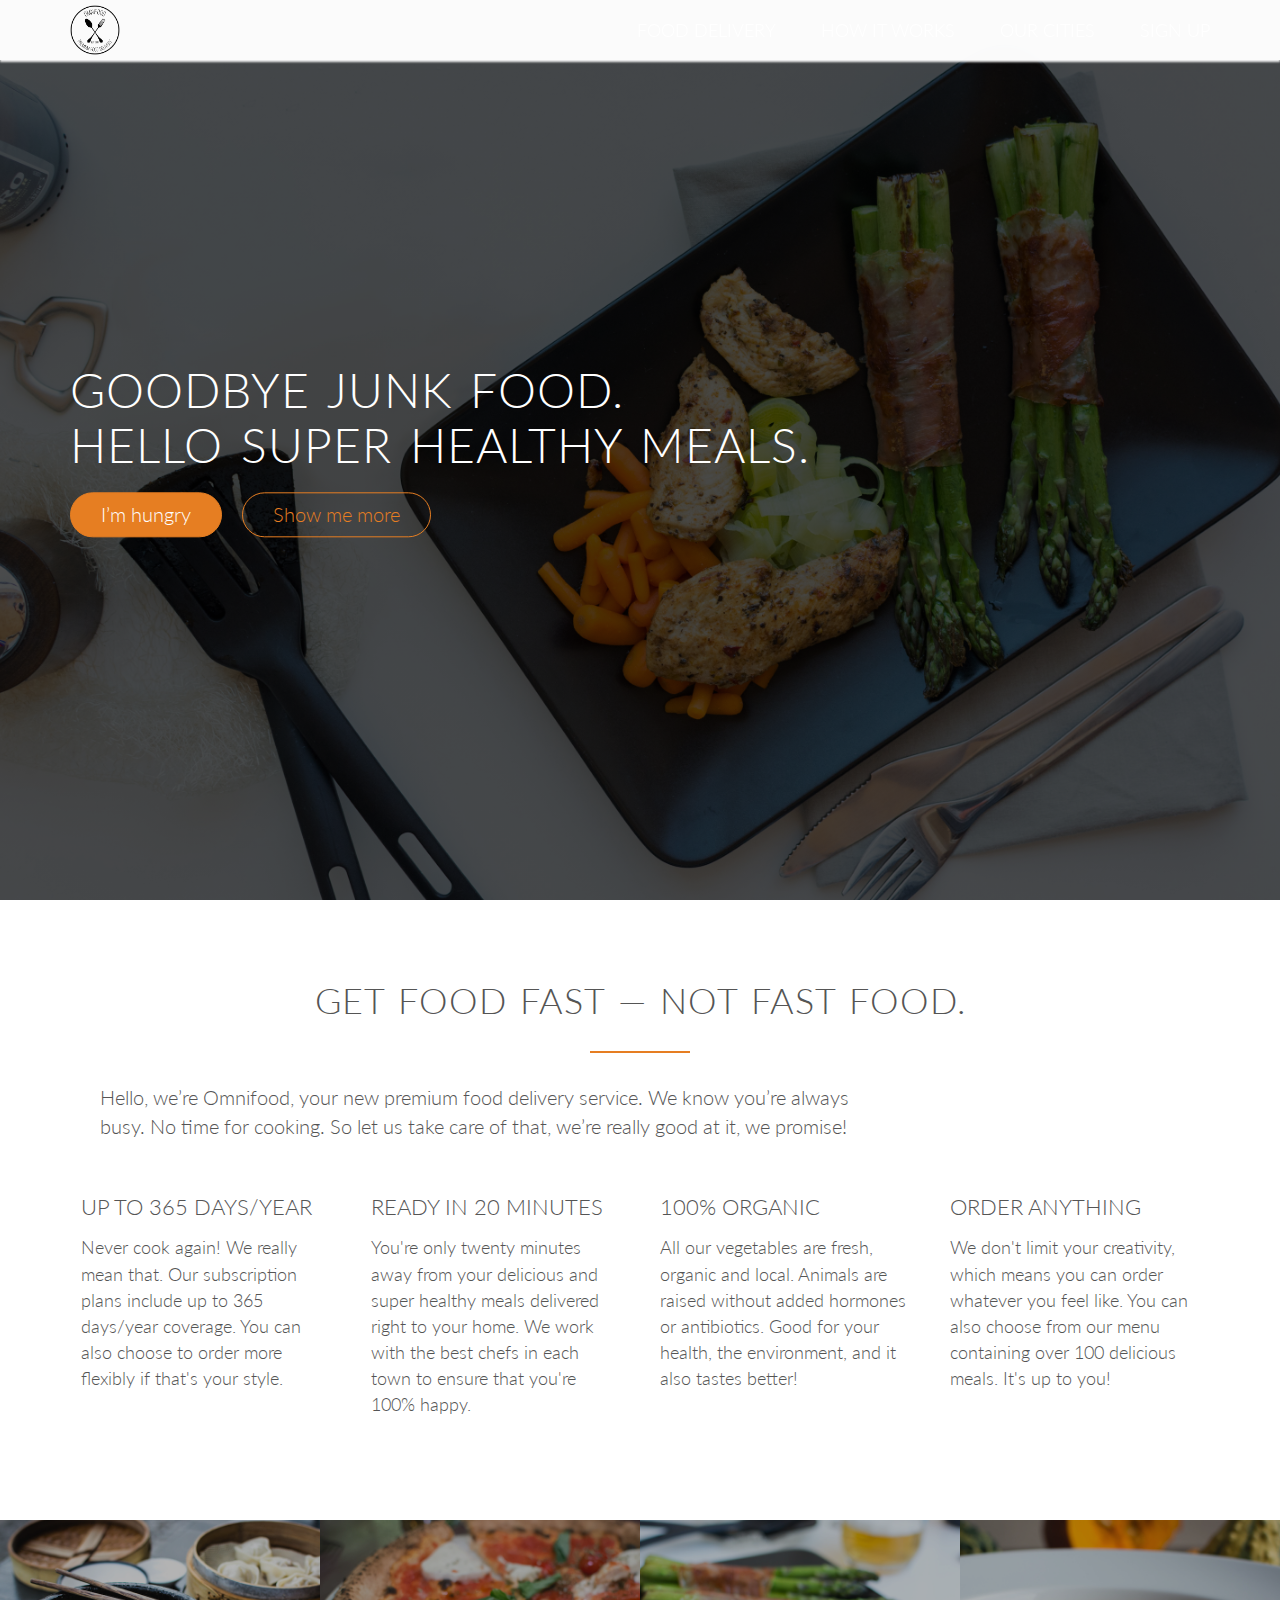
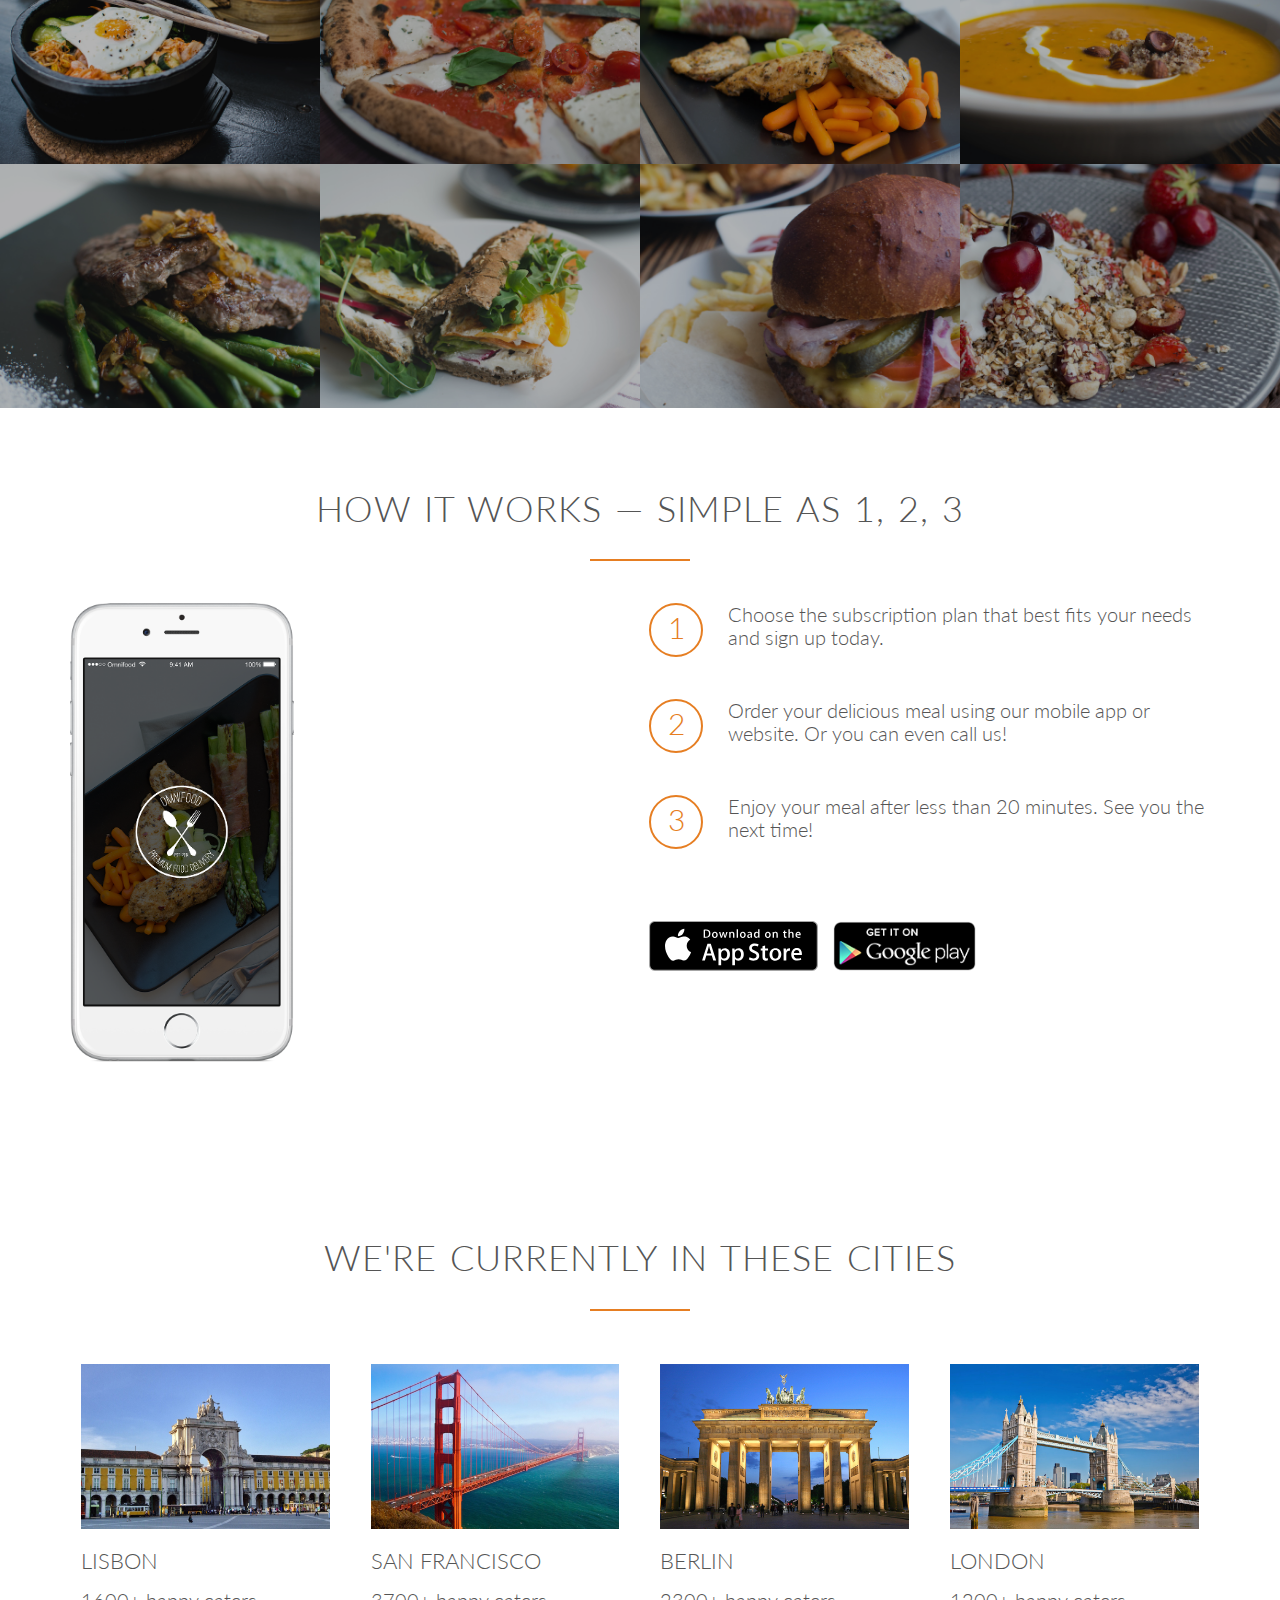
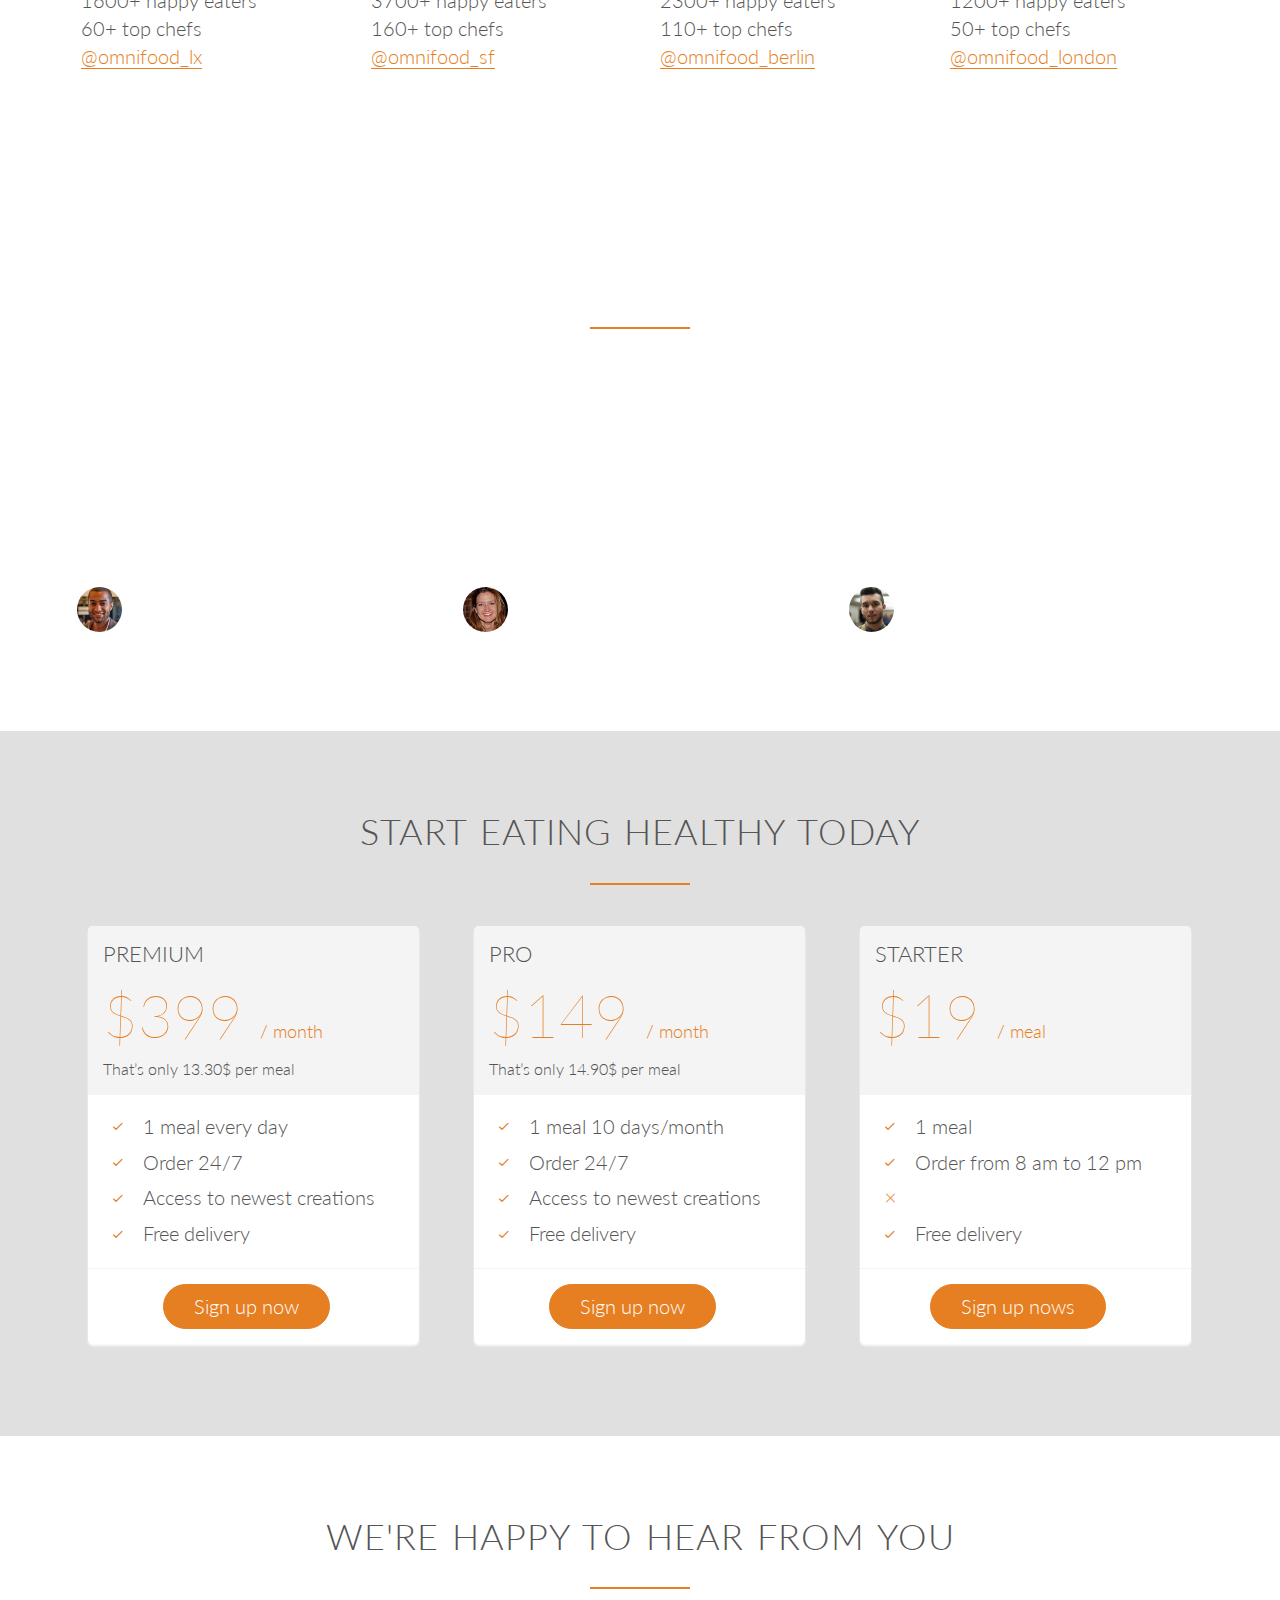
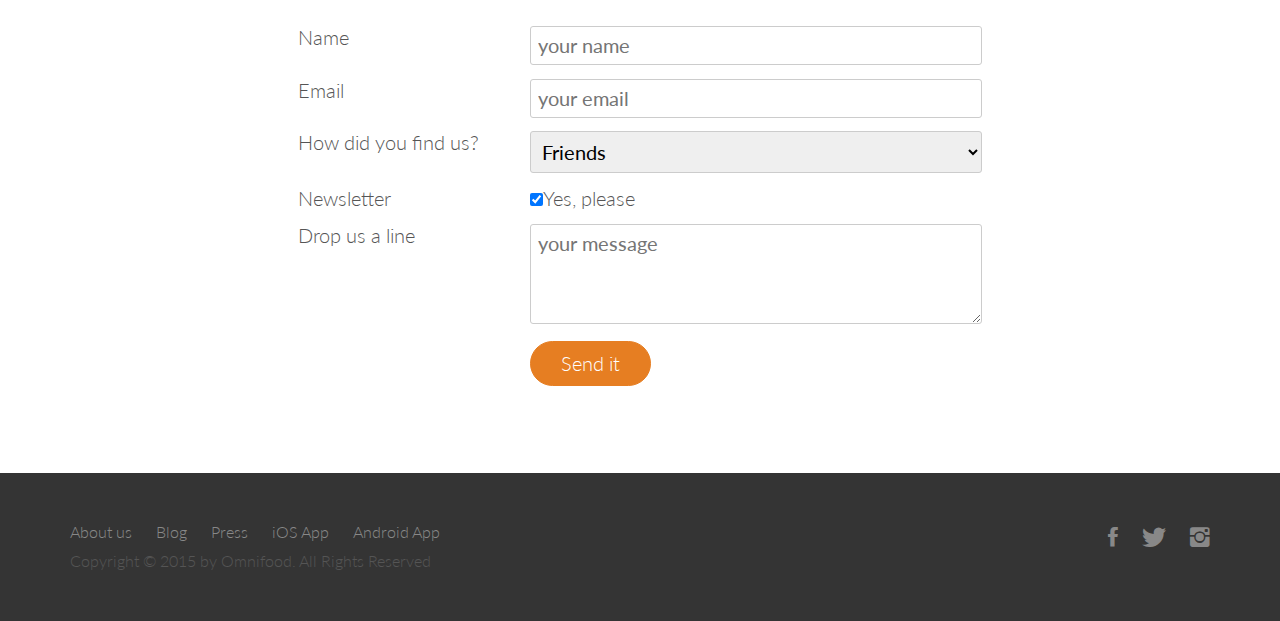
==== projects/Omnifood/index.html @ 21dd8c0c "Updated project links, redid About Me section" ====
<!DOCTYPE html>
<html lang="en">
  <head>
    <meta name="viewport" content="width=device-width, initial-scale=1.0" />

    <link rel="stylesheet" type="text/css" href="vendors/css/normalize.css" />
    <link rel="stylesheet" type="text/css" href="vendors/css/grid.css" />
    <link
      rel="stylesheet"
      type="text/css"
      href="vendors/css/ionicons.min.css"
    />
    <link rel="stylesheet" type="text/css" href="resources/css/queries.css" />
    <link rel="stylesheet" type="text/css" href="resources/css/style.css" />
    <link
      href="https://fonts.googleapis.com/css2?family=Lato:ital,wght@0,100;0,400;1,100;1,300&display=swap"
      rel="stylesheet"
    />
    <title>Omnifood</title>
  </head>
  <body>
    <header>
      <nav class="sticky">
        <div class="row">
          <img
            src="resources/img/logo-white.png"
            alt="Omnifood Logo"
            class="logo"
          />
          <img
            src="resources/img/logo.png"
            alt="Omnifood Logo"
            class="logo-black"
          />
          <ul class="main-nav">
            <li><a href="#section-features"> Food Delivery</a></li>
            <li><a href="#howitworks"> How it Works</a></li>
            <li><a href="#cities"> Our Cities</a></li>
            <li><a href="#sign-up"> Sign Up</a></li>
          </ul>
        </div>
      </nav>
      <div class="hero-text-box">
        <h1>Goodbye junk food. <br />Hello super healthy meals.</h1>
        <a class="btn btn-full js--scroll-to-plans" href="#meals">I’m hungry</a>
        <a class="btn btn-ghost js--scroll-to-start" href="#howitworks">Show me more</a>
      </div>
    </header>

    <a name="section-features"><section class="section-features js--section-features"></a>
      <div class="row">
        <h2>Get food fast &mdash; not fast food.</h2>
        <p class="long-copy">
          Hello, we’re Omnifood, your new premium food delivery service. We know
          you’re always busy. No time for cooking. So let us take care of that,
          we’re really good at it, we promise!
        </p>
      </div>

      <div class="row">
        <div class="col span-1-of-4 box">
          <i class="ionicon" title="briefcase"></i>
          <h3>Up to 365 days/year</h3>
          <p>
            Never cook again! We really mean that. Our subscription plans
            include up to 365 days/year coverage. You can also choose to order
            more flexibly if that's your style.
          </p>
        </div>
        <div class="col span-1-of-4 box">
          <h3>Ready in 20 minutes</h3>
          <p>
            You're only twenty minutes away from your delicious and super
            healthy meals delivered right to your home. We work with the best
            chefs in each town to ensure that you're 100% happy.
          </p>
        </div>
        <div class="col span-1-of-4 box">
          <h3>100% organic</h3>
          <p>
            All our vegetables are fresh, organic and local. Animals are raised
            without added hormones or antibiotics. Good for your health, the
            environment, and it also tastes better!
          </p>
        </div>
        <div class="col span-1-of-4 box">
          <h3>Order anything</h3>
          <p>
            We don't limit your creativity, which means you can order whatever
            you feel like. You can also choose from our menu containing over 100
            delicious meals. It's up to you!
          </p>
        </div>
      </div>
    </section>

    <a name="meals"><section class="section-meals"></a>
      <ul class="meals-showcase clearfix">
        <li>
          <figure class="meal-photo">
            <img
              src="resources/img/1.jpg"
              alt="Korean bibimbap with egg and vegetables"
            />
          </figure>
        </li>
        <li>
          <figure class="meal-photo">
            <img
              src="resources/img/2.jpg"
              alt="Simple italian pizza with cherry tomatoes"
            />
          </figure>
        </li>
        <li>
          <figure class="meal-photo">
            <img
              src="resources/img/3.jpg"
              alt="Chicken breast steak with vegetables"
            />
          </figure>
        </li>
        <li>
          <figure class="meal-photo">
            <img src="resources/img/4.jpg" alt="Autumn pumpkin soup" />
          </figure>
        </li>
      </ul>
      <ul class="meals-showcase clearfix">
        <li>
          <figure class="meal-photo">
            <img
              src="resources/img/5.jpg"
              alt="Paleo beef steak with vegetables"
            />
          </figure>
        </li>
        <li>
          <figure class="meal-photo">
            <img
              src="resources/img/6.jpg"
              alt="Healthy baguette with egg and vegetables"
            />
          </figure>
        </li>

        <li>
          <figure class="meal-photo">
            <img
              src="resources/img/7.jpg"
              alt="Burger with cheddar and bacon"
            />
          </figure>
        </li>
        <li>
          <figure class="meal-photo">
            <img
              src="resources/img/8.jpg"
              alt="Granola with cherries and strawberries"
            />
          </figure>
        </li>
      </ul>
    </section>
    <a name="howitworks"><section clas="section-steps"></a>
      <div class="row">
        <h2>How it works &mdash; Simple as 1, 2, 3</h2>
      </div>
      <div class="row">
        <div class="col span-1-of-2">
          <img
            src="resources/img/app-iPhone.png"
            alt="Omnifood app on iPhone"
            class="app-screen"
          />
        </div>
        <div class="col span-1-of-2">
          <div class="works-step">
            <div>1</div>
            <p>
              Choose the subscription plan that best fits your needs and sign up
              today.
            </p>
          </div>
          <div class="works-step">
            <div>2</div>
            <p>
              Order your delicious meal using our mobile app or website. Or you
              can even call us!
            </p>
          </div>
          <div class="works-step">
            <div>3</div>
            <p>
              Enjoy your meal after less than 20 minutes. See you the next time!
            </p>
          </div>

          <a href="" class="button-app"
            ><img src="resources/img/download-app.svg" alt="App store button"
          /></a>
          <a href="" class="button-app"
            ><img
              src="resources/img/download-app-android.png"
              alt="Play store button"
          /></a>
        </div>
      </div>
    </section>

    <a name="cities"><section class="section-cities"></a>
      <div class="row">
        <h2>We're currently in these cities</h2>
      </div>
      <div class="row">
        <div class="col span-1-of-4 box">
          <img src="resources/img/lisbon-3.jpg" />
          <h3>Lisbon</h3>
          <div class="city-feature">
            <i class="ionicon"></i>
            1600+ happy eaters
          </div>
          <div class="city-feature">
            <i class="ionicon"></i>
            60+ top chefs
          </div>
          <div class="city-feature">
            <i class="ionicon"></i>
            <a href="a">@omnifood_lx</a>
          </div>
        </div>
        <div class="col span-1-of-4 box">
          <img src="resources/img/san-francisco.jpg" />
          <h3>San Francisco</h3>
          <div class="city-feature">
            <i class="ionicon"></i>
            3700+ happy eaters
          </div>
          <div class="city-feature">
            <i class="ionicon"></i>
            160+ top chefs
          </div>
          <div class="city-feature">
            <i class="ionicon"></i>
            <a href="a">@omnifood_sf</a>
          </div>
        </div>
        <div class="col span-1-of-4 box">
          <img src="resources/img/berlin.jpg" />
          <h3>Berlin</h3>
          <div class="city-feature">
            <i class="ionicon"></i>
            2300+ happy eaters
          </div>
          <div class="city-feature">
            <i class="ionicon"></i>
            110+ top chefs
          </div>
          <div class="city-feature">
            <i class="ionicon"></i>
            <a href="a">@omnifood_berlin</a>
          </div>
        </div>
        <div class="col span-1-of-4 box">
          <img src="resources/img/london.jpg" />
          <h3>London</h3>
          <div class="city-feature">
            <i class="ionicon"></i>
            1200+ happy eaters
          </div>
          <div class="city-feature">
            <i class="ionicon"></i>
            50+ top chefs
          </div>
          <div class="city-feature">
            <i class="ionicon"></i>
            <a href="a">@omnifood_london</a>
          </div>
        </div>
      </div>
    </section>

    <section class="section-testimonials">
      <div class="row">
        <h2>Our customers can't live without us</h2>
      </div>
      <div class="row">
        <div class="col span-1-of-3">
          <blockquote>
            Omnifood is just awesome! I just launched a startup which leaves me
            with no time for cooking, so Omnifood is a life-saver. Now that I
            got used to it, I couldn't live without my daily meals!
            <cite
              ><img src="resources/img/customer-1.jpg" />Alberto Duncan</cite
            >
          </blockquote>
        </div>
        <div class="col span-1-of-3">
          <blockquote>
            Inexpensive, healthy and great-tasting meals, delivered right to my
            home. We have lots of food delivery here in Lisbon, but no one comes
            even close to Omifood. Me and my family are so in love!
            <cite><img src="resources/img/customer-2.jpg" />Joana Silva</cite>
          </blockquote>
        </div>
        <div class="col span-1-of-3">
          <blockquote>
            I was looking for a quick and easy food delivery service in San
            Franciso. I tried a lot of them and ended up with Omnifood. Best
            food delivery service in the Bay Area. Keep up the great work!
            <cite
              ><img src="resources/img/customer-3.jpg" />Milton Chapman</cite
            >
          </blockquote>
        </div>
      </div>
    </section>

    <a name="sign-up"><section class="section-plans js--section-plans"></a>
      <div class="row">
        <h2>Start eating healthy today</h2>
      </div>
      <div class="row">
        <div class="col span-1-of-3">
          <div class="plan-box">
            <div>
              <h3>Premium</h3>
              <p class="plan-price">$399 <span> / month</span></p>
              <p class="plan-price-meal">That’s only 13.30$ per meal</p>
            </div>
            <div>
              <ul>
                <li>
                  <i class="ion-ios-checkmark-empty icon-small"></i>1 meal every
                  day
                </li>
                <li>
                  <i class="ion-ios-checkmark-empty icon-small"></i>Order 24/7
                </li>
                <li>
                  <i class="ion-ios-checkmark-empty icon-small"></i>Access to
                  newest creations
                </li>
                <li>
                  <i class="ion-ios-checkmark-empty icon-small"></i>Free
                  delivery
                </li>
              </ul>
            </div>
            <div>
              <a href="a" class="btn btn-full">Sign up now</a>
            </div>
          </div>
        </div>
        <div class="col span-1-of-3">
          <div class="plan-box">
            <div>
              <h3>Pro</h3>
              <p class="plan-price">$149 <span> / month</span></p>
              <p class="plan-price-meal">That’s only 14.90$ per meal</p>
            </div>
            <div>
              <ul>
                <li>
                  <i class="ion-ios-checkmark-empty icon-small"></i>1 meal 10
                  days/month
                </li>
                <li>
                  <i class="ion-ios-checkmark-empty icon-small"></i>Order 24/7
                </li>
                <li>
                  <i class="ion-ios-checkmark-empty icon-small"></i>Access to
                  newest creations
                </li>
                <li>
                  <i class="ion-ios-checkmark-empty icon-small"></i>Free
                  delivery
                </li>
              </ul>
            </div>
            <div>
              <a href="a" class="btn btn-full">Sign up now</a>
            </div>
          </div>
        </div>
        <div class="col span-1-of-3">
          <div class="plan-box">
            <div>
              <h3>Starter</h3>
              <p class="plan-price">$19 <span> / meal</span></p>
              <p class="plan-price-meal">&nbsp;</p>
            </div>
            <div>
              <ul>
                <li>
                  <i class="ion-ios-checkmark-empty icon-small"></i>1 meal
                </li>
                <li>
                  <i class="ion-ios-checkmark-empty icon-small"></i>Order from 8
                  am to 12 pm
                </li>
                <li><i class="ion-ios-close-empty icon-small"></i></li>
                <li>
                  <i class="ion-ios-checkmark-empty icon-small"></i>Free
                  delivery
                </li>
              </ul>
            </div>
            <div>
              <a href="a" class="btn btn-full">Sign up nows</a>
            </div>
          </div>
        </div>
      </div>
    </section>

    <section class="section-form">
      <div class="row">
        <h2>We're happy to hear from you</h2>
      </div>
      <div class="row">
        <form method="post" action="a" class="contact-form">
          <div class="row">
            <div class="col span-1-of-3">
              <label for="name">Name</label>
            </div>
            <div class="col span-2-of-3">
              <input
                type="text"
                name="name"
                id="name"
                placeholder="your name"
                required
              />
            </div>
          </div>
          <div class="row">
            <div class="col span-1-of-3">
              <label for="email">Email</label>
            </div>
            <div class="col span-2-of-3">
              <input
                type="email"
                name="email"
                id="email"
                placeholder="your email"
                required
              />
            </div>
          </div>
          <div class="row">
            <div class="col span-1-of-3">
              <label for="find-us">How did you find us?</label>
            </div>
            <div class="col span-2-of-3">
              <select name="find-us" id="find-us">
                <option value="friends" selected>Friends</option>
                <option value="search">Search engine</option>
                <option value="ad">Advertisement</option>
                <option value="other">Other</option>
              </select>
            </div>
          </div>
          <div class="row">
            <div class="col span-1-of-3">
              <label>Newsletter</label>
            </div>
            <div class="col span-2-of-3">
              <input type="checkbox" name="news" id="news" checked />Yes, please
            </div>
          </div>
          <div class="row">
            <div class="col span-1-of-3">
              <label>Drop us a line</label>
            </div>
            <div class="col span-2-of-3">
              <textarea name="message" placeholder="your message"></textarea>
            </div>
          </div>
          <div class="row">
            <div class="col span-1-of-3">
              <label>&nbsp;</label>
            </div>
            <div class="col span-2-of-3">
              <input type="submit" value="Send it" />
            </div>
          </div>
        </form>
      </div>
    </section>

    <footer>
      <div class="row">
        <div class="col-span-1-of-2">
          <ul class="footer-nav">
            <li><a href="a">About us</a></li>
            <li><a href="a">Blog</a></li>
            <li><a href="a">Press</a></li>
            <li><a href="a">iOS App</a></li>
            <li><a href="a">Android App</a></li>
          </ul>
        </div>
        <div class="col-span-1-of-2">
          <ul class="social-links">
            <li>
              <a href="https://facebook.com/"><i class="ion-social-facebook"></i></a>
            </li>
            <li>
              <a href="https://twitter.com/"><i class="ion-social-twitter"></i></a>
            </li>
            <li>
              <a href="https://instagram.com/"><i class="ion-social-instagram"></i></a>
            </li>
          </ul>
        </div>
      </div>
      <div class="row">
        <p>Copyright &copy; 2015 by Omnifood. All Rights Reserved</p>
      </div>
    </footer>

    <script src="https://www.jsdelivr.com/package/npm/respond.js"></script>
    <script src="https://github.com/aFarkas/html5shiv/blob/master/dist/html5shiv.min.js"></script>
    <script src="https://github.com/gisu/selectivizr/blob/master/selectivizr.js"></script>
    <script src="https://ajax.googleapis.com/ajax/libs/jquery/1.12.4/jquery.min.js"></script>
    <script src="vendors/js/jquery.waypoints.min.js"></script>
    <script src="resources/js/script.js"></script>
  </body>
</html>

<!--




-->
---- projects/Omnifood/vendors/css/grid.css ----
/*  SECTIONS  ============================================================================= */

.section {
	clear: both;
	padding: 0px;
	margin: 0px;
}

/*  GROUPING  ============================================================================= */

.row {
    zoom: 1; /* For IE 6/7 (trigger hasLayout) */
}

.row:before,
.row:after {
    content:"";
    display:table;
}
.row:after {
    clear:both;
}

/*  GRID COLUMN SETUP   ==================================================================== */

.col {
	display: block;
	float:left;
	margin: 1% 0 1% 1.6%;
}

.col:first-child { margin-left: 0; } /* all browsers except IE6 and lower */


/*  REMOVE MARGINS AS ALL GO FULL WIDTH AT 480 PIXELS */

@media only screen and (max-width: 480px) {
	.col { 
		/*margin: 1% 0 1% 0%;*/
        margin: 0;
	}
}


/*  GRID OF TWO   ============================================================================= */


.span-2-of-2 {
	width: 100%;
}

.span-1-of-2 {
	width: 49.2%;
}

/*  GO FULL WIDTH AT LESS THAN 480 PIXELS */

@media only screen and (max-width: 480px) {
	.span-2-of-2 {
		width: 100%; 
	}
	.span-1-of-2 {
		width: 100%; 
	}
}


/*  GRID OF THREE   ============================================================================= */

	
.span-3-of-3 {
	width: 100%; 
}

.span-2-of-3 {
	width: 66.13%; 
}

.span-1-of-3 {
	width: 32.26%; 
}


/*  GO FULL WIDTH AT LESS THAN 480 PIXELS */

@media only screen and (max-width: 480px) {
	.span-3-of-3 {
		width: 100%; 
	}
	.span-2-of-3 {
		width: 100%; 
	}
	.span-1-of-3 {
		width: 100%;
	}
}

/*  GRID OF FOUR   ============================================================================= */

	
.span-4-of-4 {
	width: 100%; 
}

.span-3-of-4 {
	width: 74.6%; 
}

.span-2-of-4 {
	width: 49.2%; 
}

.span-1-of-4 {
	width: 23.8%; 
}


/*  GO FULL WIDTH AT LESS THAN 480 PIXELS */

@media only screen and (max-width: 480px) {
	.span-4-of-4 {
		width: 100%; 
	}
	.span-3-of-4 {
		width: 100%; 
	}
	.span-2-of-4 {
		width: 100%; 
	}
	.span-1-of-4 {
		width: 100%; 
	}
}


/*  GRID OF FIVE   ============================================================================= */

	
.span-5-of-5 {
	width: 100%;
}

.span-4-of-5 {
  	width: 79.68%; 
}

.span-3-of-5 {
  	width: 59.36%; 
}

.span-2-of-5 {
  	width: 39.04%;
}

.span-1-of-5 {
  	width: 18.72%;
}


/*  GO FULL WIDTH AT LESS THAN 480 PIXELS */

@media only screen and (max-width: 480px) {
	.span-5-of-5 {
		width: 100%; 
	}
	.span-4-of-5 {
		width: 100%; 
	}
	.span-3-of-5 {
		width: 100%; 
	}
	.span-2-of-5 {
		width: 100%; 
	}
	.span-1-of-5 {
		width: 100%; 
	}
}


/*  GRID OF SIX   ============================================================================= */


.span-6-of-6 {
	width: 100%;
}

.span-5-of-6 {
  	width: 83.06%;
}

.span-4-of-6 {
  	width: 66.13%;
}

.span-3-of-6 {
  	width: 49.2%;
}

.span-2-of-6 {
  	width: 32.26%;
}

.span-1-of-6 {
  	width: 15.33%;
}


/*  GO FULL WIDTH AT LESS THAN 480 PIXELS */

@media only screen and (max-width: 480px) {
	.span-6-of-6 {
		width: 100%; 
	}
	.span-5-of-6 {
		width: 100%; 
	}
	.span-4-of-6 {
		width: 100%; 
	}
	.span-3-of-6 {
		width: 100%; 
	}
	.span-2-of-6 {
		width: 100%; 
	}
	.span-1-of-6 {
		width: 100%; 
	}
}



/*  GRID OF SEVEN   ============================================================================= */


.span-7-of-7 {
	width: 100%;
}

.span-6-of-7 {
	width: 85.48%;
}

.span-5-of-7 {
  	width: 70.97%;
}

.span-4-of-7 {
  	width: 56.45%;
}

.span-3-of-7 {
  	width: 41.94%;
}

.span-2-of-7 {
  	width: 27.42%;
}

.span-1-of-7 {
  	width: 12.91%;
}


/*  GO FULL WIDTH AT LESS THAN 480 PIXELS */

@media only screen and (max-width: 480px) {
	.span-7-of-7 {
		width: 100%; 
	}
	.span-6-of-7 {
		width: 100%; 
	}
	.span-5-of-7 {
		width: 100%; 
	}
	.span-4-of-7 {
		width: 100%; 
	}
	.span-3-of-7 {
		width: 100%; 
	}
	.span-2-of-7 {
		width: 100%; 
	}
	.span-1-of-7 {
		width: 100%; 
	}
}


/*  GRID OF EIGHT   ============================================================================= */

	
.span-8-of-8 {
	width: 100%;
}

.span-7-of-8 {
	width: 87.3%; 
}

.span-6-of-8 {
	width: 74.6%; 
}

.span-5-of-8 {
	width: 61.9%; 
}

.span-4-of-8 {
	width: 49.2%; 
}

.span-3-of-8 {
	width: 36.5%;
}

.span-2-of-8 {
	width: 23.8%; 
}

.span-1-of-8 {
	width: 11.1%; 
}


/*  GO FULL WIDTH AT LESS THAN 480 PIXELS */

@media only screen and (max-width: 480px) {
	.span-8-of-8 {
		width: 100%; 
	}
	.span-7-of-8 {
		width: 100%; 
	}
	.span-6-of-8 {
		width: 100%; 
	}
	.span-5-of-8 {
		width: 100%; 
	}
	.span-4-of-8 {
		width: 100%; 
	}
	.span-3-of-8 {
		width: 100%; 
	}
	.span-2-of-8 {
		width: 100%; 
	}
	.span-1-of-8 {
		width: 100%; 
	}
}


/*  GRID OF NINE   ============================================================================= */


.span-9-of-9 {
	width: 100%;
}

.span-8-of-9 {
	width: 88.71%;
}

.span-7-of-9 {
	width: 77.42%; 
}

.span-6-of-9 {
	width: 66.13%; 
}

.span-5-of-9 {
	width: 54.84%; 
}

.span-4-of-9 {
	width: 43.55%; 
}

.span-3-of-9 {
	width: 32.26%;
}

.span-2-of-9 {
	width: 20.97%; 
}

.span-1-of-9 {
	width: 9.68%; 
}


/*  GO FULL WIDTH AT LESS THAN 480 PIXELS */

@media only screen and (max-width: 480px) {
	.span-9-of-9 {
		width: 100%; 
	}
	.span-8-of-9 {
		width: 100%; 
	}
	.span-7-of-9 {
		width: 100%; 
	}
	.span-6-of-9 {
		width: 100%; 
	}
	.span-5-of-9 {
		width: 100%; 
	}
	.span-4-of-9 {
		width: 100%; 
	}
	.span-3-of-9 {
		width: 100%; 
	}
	.span-2-of-9 {
		width: 100%; 
	}
	.span-1-of-9 {
		width: 100%; 
	}
}


/*  GRID OF TEN   ============================================================================= */


.span-10-of-10 {
	width: 100%;
}

.span-9-of-10 {
	width: 89.84%;
}

.span-8-of-10 {
	width: 79.68%;
}

.span-7-of-10 {
	width: 69.52%; 
}

.span-6-of-10 {
	width: 59.36%; 
}

.span-5-of-10 {
	width: 49.2%; 
}

.span-4-of-10 {
	width: 39.04%; 
}

.span-3-of-10 {
	width: 28.88%;
}

.span-2-of-10 {
	width: 18.72%; 
}

.span-1-of-10 {
	width: 8.56%; 
}


/*  GO FULL WIDTH AT LESS THAN 480 PIXELS */

@media only screen and (max-width: 480px) {
	.span-10-of-10 {
		width: 100%; 
	}
	.span-9-of-10 {
		width: 100%; 
	}
	.span-8-of-10 {
		width: 100%; 
	}
	.span-7-of-10 {
		width: 100%; 
	}
	.span-6-of-10 {
		width: 100%; 
	}
	.span-5-of-10 {
		width: 100%; 
	}
	.span-4-of-10 {
		width: 100%; 
	}
	.span-3-of-10 {
		width: 100%; 
	}
	.span-2-of-10 {
		width: 100%; 
	}
	.span-1-of-10 {
		width: 100%; 
	}
}


/*  GRID OF ELEVEN   ============================================================================= */

.span-11-of-11 {
	width: 100%;
}

.span-10-of-11 {
	width: 90.76%;
}

.span-9-of-11 {
	width: 81.52%;
}

.span-8-of-11 {
	width: 72.29%;
}

.span-7-of-11 {
	width: 63.05%; 
}

.span-6-of-11 {
	width: 53.81%; 
}

.span-5-of-11 {
	width: 44.58%; 
}

.span-4-of-11 {
	width: 35.34%; 
}

.span-3-of-11 {
	width: 26.1%;
}

.span-2-of-11 {
	width: 16.87%; 
}

.span-1-of-11 {
	width: 7.63%; 
}


/*  GO FULL WIDTH AT LESS THAN 480 PIXELS */

@media only screen and (max-width: 480px) {
	.span-11-of-11 {
		width: 100%; 
	}
	.span-10-of-11 {
		width: 100%; 
	}
	.span-9-of-11 {
		width: 100%; 
	}
	.span-8-of-11 {
		width: 100%; 
	}
	.span-7-of-11 {
		width: 100%; 
	}
	.span-6-of-11 {
		width: 100%; 
	}
	.span-5-of-11 {
		width: 100%; 
	}
	.span-4-of-11 {
		width: 100%; 
	}
	.span-3-of-11 {
		width: 100%; 
	}
	.span-2-of-11 {
		width: 100%; 
	}
	.span-1-of-11 {
		width: 100%; 
	}
}


/*  GRID OF TWELVE   ============================================================================= */

.span-12-of-12 {
	width: 100%;
}

.span-11-of-12 {
	width: 91.53%;
}

.span-10-of-12 {
	width: 83.06%;
}

.span-9-of-12 {
	width: 74.6%;
}

.span-8-of-12 {
	width: 66.13%;
}

.span-7-of-12 {
	width: 57.66%; 
}

.span-6-of-12 {
	width: 49.2%; 
}

.span-5-of-12 {
	width: 40.73%; 
}

.span-4-of-12 {
	width: 32.26%; 
}

.span-3-of-12 {
	width: 23.8%;
}

.span-2-of-12 {
	width: 15.33%; 
}

.span-1-of-12 {
	width: 6.86%; 
}


/*  GO FULL WIDTH AT LESS THAN 480 PIXELS */

@media only screen and (max-width: 480px) {
	.span-12-of-12 {
		width: 100%; 
	}
	.span-11-of-12 {
		width: 100%; 
	}
	.span-10-of-12 {
		width: 100%; 
	}
	.span-9-of-12 {
		width: 100%; 
	}
	.span-8-of-12 {
		width: 100%; 
	}
	.span-7-of-12 {
		width: 100%; 
	}
	.span-6-of-12 {
		width: 100%; 
	}
	.span-5-of-12 {
		width: 100%; 
	}
	.span-4-of-12 {
		width: 100%; 
	}
	.span-3-of-12 {
		width: 100%; 
	}
	.span-2-of-12 {
		width: 100%; 
	}
	.span-1-of-12 {
		width: 100%; 
	}
}
---- projects/Omnifood/resources/css/style.css ----
/* COLOR: #e67e22 */


* {
    margin: 0;
    padding: 0;
    box-sizing: border-box;
}


html,
body {
    background-color: #fff;
    color: #555;
    font-family: 'Lato', 'Arial', sans-serif;
    font-size: 20px;
    font-weight: 300;
    text-rendering: optimizeLegibility;
    overflow-x: hidden;
}


.clearfix { zoom: 1; }

.clearfix:after {
    content: '.';
    clear: both;
    display: block;
    height: 0;
    visibility: hidden;
}


/*/////////////////////*/
/* REUSABLE COMPONENTS */ 
/*/////////////////////*/

.row {
    max-width: 1140px;
    margin: 0 auto;
}

section {
    padding:80px 0;
}

.box {
    padding: 1%;
}


/*/////////////////////*/
/* HEADINGS            */ 
/*/////////////////////*/ 

h1,
h2,
h3 {
    font-weight: 300;
    text-transform: uppercase;
}

h1 {
    margin-top: 0;
    margin-bottom: 20px;
    color: #fff;
    font-size: 240%;
    word-spacing: 4px;
    letter-spacing: 1px;
}

h2 {
    font-size: 180%;
    word-spacing: 2px;
    text-align: center;
    margin-bottom: 30px;
    letter-spacing: 1px;
}

h3 {
    font-size: 110%;
    margin-bottom: 15px;
}

h2:after {
    display: block;
    height: 2px;
    background-color: #e67e22;
    content: " ";
    width: 100px;
    margin: 0 auto;
    margin-top: 30px;
}


/*////////////////////*/
/*  PARAGRAPHS        */ 
/*////////////////////*/

.long-copy {
    line-height: 145%;
    width: 70%;
    margin-left: 15%;
}


.box p {
    font-size: 90%;
    line-height: 145%;
}


/*////////////////////*/
/*  ICONS             */ 
/*////////////////////*/

.icon-big {
    font-size: 350%;
    display: block;
    color: #e67e22;
    margin-bottom: 10px;
}

.icon-small {
    display: inline-block;
    width: 30px;
    text-align: center;
    color: #e67e22;
    font-size: 120%;
    margin-right: 10px;
    
    /*secrets to align text and icons */
    
    line-height: 120%;
    vertical-align: middle;
    margin-top: -5px;
}


/*////////////////////*/
/*  LINKS             */ 
/*////////////////////*/

a:link,
a:visited {
    color: #e67e22;
    text-decoration: none;
    border-bottom: 1px solid #e67e22;
    -webkit-transition: border-bottom 0.2s, color 0.2s;
    transition: border-bottom 0.2s, color 0.2s;
}

a:hover,
a:active {
    color: #555;
    border-bottom: 1px solid transparent; 
}


/*////////////////////*/
/*  BUTTONS           */ 
/*////////////////////*/ 

.btn:link, 
.btn:visited,
input[type=submit] {
    display: inline-block;
    padding: 10px 30px;
    font-weight: 300;
    text-decoration: none;
    border-radius: 200px;
    -webkit-transition: background-color 0.2s, border 0.2s, color 0.2s;
    transition: background-color 0.2s, border: 0.2s, color: 0.2s;
}

.btn-full:link, 
.btn-full:visited,
input[type=submit] {
    background-color: #e67e22;
    border: 1px solid #e67e22;
    color: #fff;
    margin-right: 15px;
}

.btn-ghost:link, 
.btn-ghost:visited {
    border: 1px solid #e67e22;
    color: #e67e22;
}

.btn:hover,
.btn:active,
input[type=submit]:hover,
input[type=submit]:active {
    background-color: #bf6516;
}


.btn-full:hover, 
.btn-full:active {
    border: 1px solid #e67e22;
}

.btn-ghost:hover, 
.btn-ghost:active {
    border: 1px solid #e67e22;
    color: #fff;
}


/*////////////////////*/
/*  HEADER            */ 
/*////////////////////*/ 

header {
    background-image: -webkit-linear-gradient(rgba(0, 0, 0, 0.7), rgba(0, 0, 0, 0.7)), url(img/hero.jpg);
    height: 100vh;
    background-size: cover;
    background-position: center;
    background-attachment: fixed;
}

.hero-text-box {
    position: absolute;
    width: 1140px;
    top: 50%;
    left: 50%;
    -webkit-transform: translate(-50%, -50%);
    -ms-transform: translate(-50%, -50%);
    transform: translate(-50%, -50%);
}

.logo {
    height: 100px;
    width: auto;
    float: left;
    margin-top: 20px;
}

.logo-black { 
    display: none;
    height: 50px;
    width: auto;
    float: left;
    margin: 5px 0;
}


/* Main navi*/


.main-nav {
    float: right;
    list-style: none;
    margin-top: 55px;
}

.main-nav li {
    display: inline-block;
    margin-left: 40px;
}

.main-nav li a:link,
.main-nav li a:visited {
    padding: 8px 0;
    color: #fff;
    text-decoration: none;
    text-transform: uppercase;
    font-size: 90%;
    border-bottom: 2px solid transparent;
    -webkit-transition: border-botom 0.2s;
    transition: border-bottom 0.2;
}

.main-nav li a: hover,
.main-nav li a: active {
    border-bottom: 2px solid #e67e22;
}

/*Sticky Navi */
.sticky {
    position: fixed;
    top: 0;
    left: 0;
    width: 100%;
    background-color: rgba(255, 255, 255, 0.98);
    box-shadow: 0 2px 2px #efefef;
    z-index: 9999;
}

.sticky .main-nav { margin-top: 18px; }

.sitcky .main-nav li a:link,
.sticky .main-nav li a:visited {
    padding: 16px 0;
    color: #555; 
}


.sticky .logo { display: none; }
.sticky .logo-black { display: block; }





/*////////////////////*/
/*  FEATURES          */ 
/*////////////////////*/

.section-features .long-copy {
    margin: 30px;
}


/*////////////////////*/
/* MEALS              */ 
/*////////////////////*/

.section-meals {
    padding: 0;
}

.meals-showcase {
    list-style: none;
    width: 100%;
}

.meals-showcase li {
    display: block;
    float: left;
    width: 25%;
}

.meal-photo {
    width: 100%;
    margin: 0;
    overflow: hidden;
    background-color: #000;
}

.meal-photo img {
    opacity: 0.7;
    width: 100%;
    height: auto;
    -webkit-transform: scale(1.15);
    -ms-transform: scale(1.15);
    transform: scale(1.15)
    -webkit-transition: -webkit-transform 0.5s, opacity 0.5s;
    transition: transform 0.5s, opacity 0.5s;
}

.meal-photo img:hover {
    opacity: 1;
    -webkit-transform: scale(1.03);
    -ms-transform: scale(1.03);
    transform: scale(1.03);
}


/*////////////////////*/
/* HOW IT WORKS       */ 
/*////////////////////*/

.section-steps {
    background-color: #e0e0e0; 
}

.steps-box {
    margin-top: 30px;
}

.steps-box:first-child {
    text-align: right;
    padding-right: 3%;
}

.steps-box:last-child {
    text-align: left;
    padding-left: 3%;
    margin-top: 70px;
}

.app-screen { width: 40%; }

.works-step { margin-bottom: 50px; }

.works-step:last-of-type { margin-bottom: 80px; }

.works-step div {
    color: #e67e22;
    border: 2px solid #e67e22;
    display: inline-block;
    border-radius: 50%;
    height: 54px;
    width: 54px;
    text-align: center;
    padding: 5px;
    float: left;
    font-size: 150%;
    margin-right: 25px;
}

.button-app:link,
.button-app:visited {
    border: 0;
}

.button-app img {
    height: 50px;
    width: auto;
    margin-right: 10px;
}



/*////////////////////*/
/*  CITIES            */ 
/*////////////////////*/

.box img {
    width: 100%;
    height: auto;
    margin-bottom: 15px;
}

.city-feature {
    margin-bottom: 5px;
}


/*////////////////////*/
/*  TESIMONIALS       */ 
/*////////////////////*/

.section-testimonials {
    background-image: linear-gradient(rgba(0, 0, 0, 0.8), rgba(0, 0, 0, 0.8)), url(img/back-customers.jpg);
    background-size: cover;
    color: #fff;
    background-attachment: fixed;
}



blockquote {
    padding: 2%;
    font-style: italic;
    line-height: 145%;
    position: relative;
    margin-top: 40px;
}

blockquote:before {
    content: "\201C";
    font-size: 500%;
    display: block;
    position: absolute;
    top: -5px;
    left: -5px;
}

cite {
    font-size: 90%;
    margin-top: 25px;
    display: block;
}


cite img {
    height: 45px;
    border-radius: 50%;
    margin-right: 10px;
    vertical-align: middle;
}


/*////////////////////*/
/*  SIGN UP           */ 
/*////////////////////*/

.section-plans {
    background-color: #e0e0e0;
}

.plan-box {
    background-color: #fff;
    border-radius: 5px;
    width: 90%;
    margin-left: 5%;
    box-shadow: 0 2px 2px #fafafa;
}

.plan-box div {
    padding: 15px;
    border-bottom: 1px solid #f4f4f4;
}

.plan-box div:first-child {
    background-color: #f4f4f4;
    border-top-left-radius: 5px;
    border-top-right-radius: 5px;
}

.plan-box div:last-child {
    text-align: center;
    border: 0;
}

.plan-price {
    font-size: 300%;
    margin-bottom: 10px;
    font-weight: 100;
    color: #e67e22;   
}

.plan-price span {
    font-size: 30%;
    font-weight: 300;
}

.plan-price-meal {
    font-size: 80%;
}

.plan-box ul {
    list-style: none;
}


.plan-box ul li {
    padding: 5px 0;
}

 /* FORM */



.contact-form {
    width: 60%;
    margin: 0 auto;
}


input[type=text],
input[type=email],
select,
textarea {
    width: 100%;
    padding: 7px;
    border-radius: 3px;
    border: 1px solid #ccc;
}

textarea {
    height: 100px;
}

input([type=checkbox]) {
    margin: 10px 5px 10px 0;    
}

*:focus { outline: none; }



/*////////////////////*/
/*  FOOTER            */ 
/*////////////////////*/

footer {
    background-color: #343434;
    padding: 50px;
    font-size: 80%;
}

.footer-nav {
    list-style: none;
    float: left;  
}

.social-links {
    list-style: none;
    float: right;  
}

.footer-nav li,
.social-links li {
    display: inline-block;
    margin-right: 20px;
}


.footer-nav li:last-child,
.social-links li:last-child {
    margin-right: 0;
}

.footer-nav li a:link,
.footer-nav li a:visited,
.social-links li a:link,
.social-links li a:visited {
    text-decoration: none;
    border: 0;
    color: #888;
    -webkit-transition: color 0.2s;
    transition: color 0.2s;
}


.footer-nav li a:hover, 
.footer-nav li a:active {
    color: #ededed;    
}  

.social-links li a:link,
.social-links li a:visited {
    font-size: 160%;
}

.ion-social-facebook,
.ion-social-twitter,
.ion-social-instagram,
.ion-social-googleplus {
    -webkit-transition: color 0.2s;
    transition: color 0.2s;
}

.footer p {
    color: #888;
    text-align: center;
    margin-top: 20px;
}

.ion-social-facebook:hover {
    color: #3b5998;   
}
.ion-social-twitter:hover {
    color: #55acee ;  
}
.ion-social-instagram:hover {
    color: #fbad50;  
}
.ion-social-googleplus:hover {
    color: #dd4b39;
}
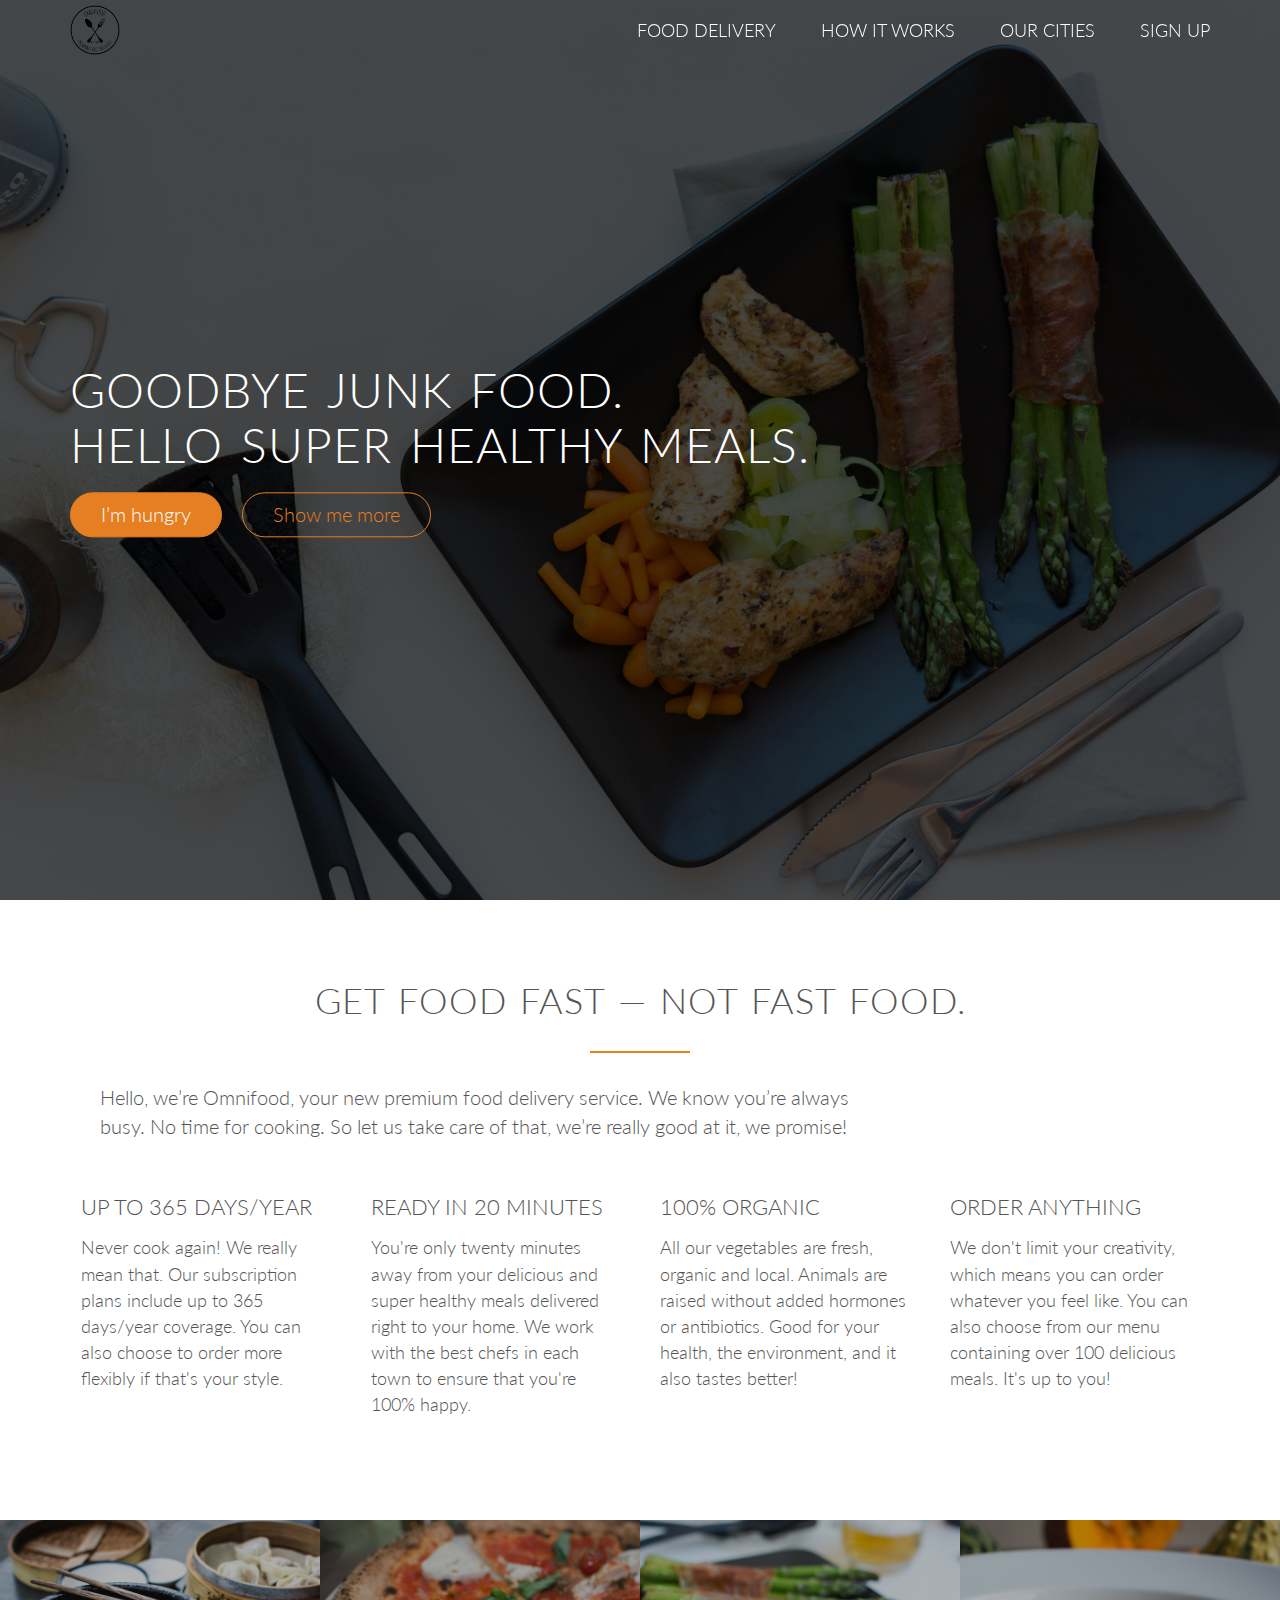
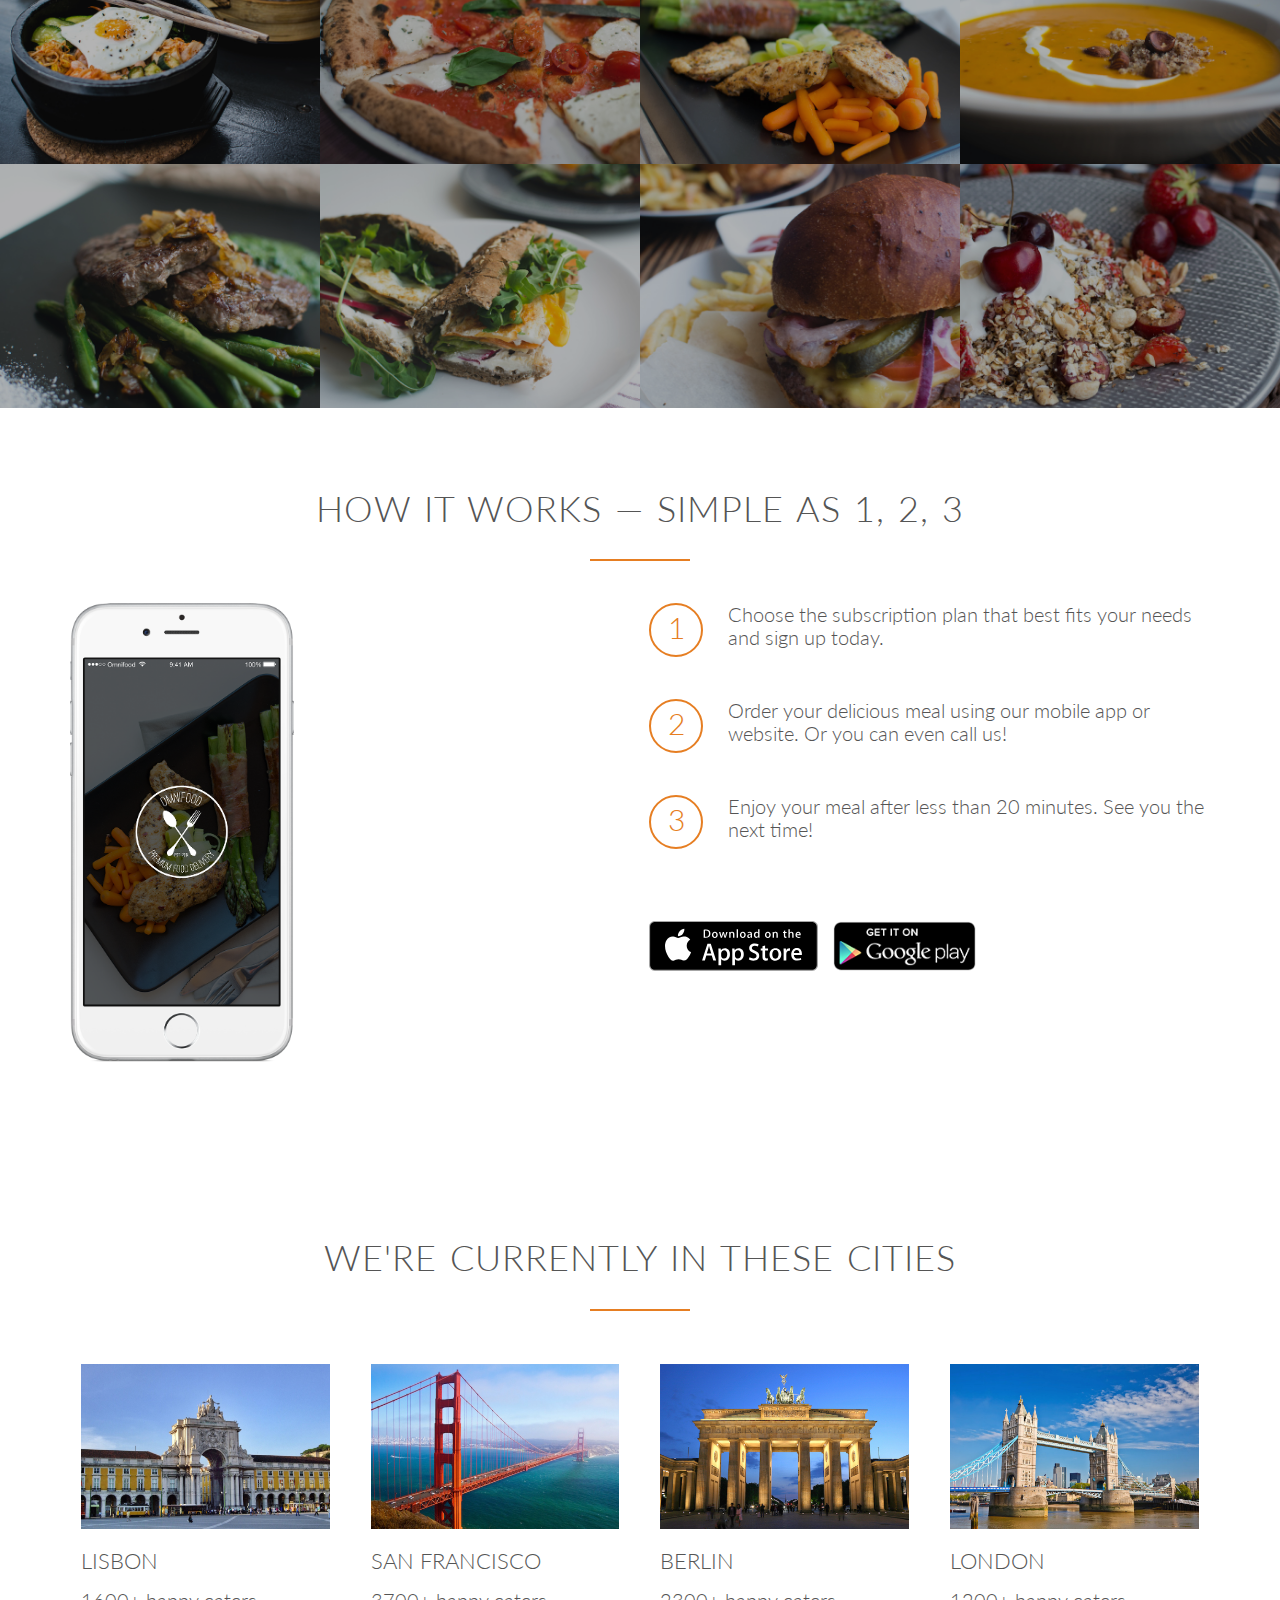
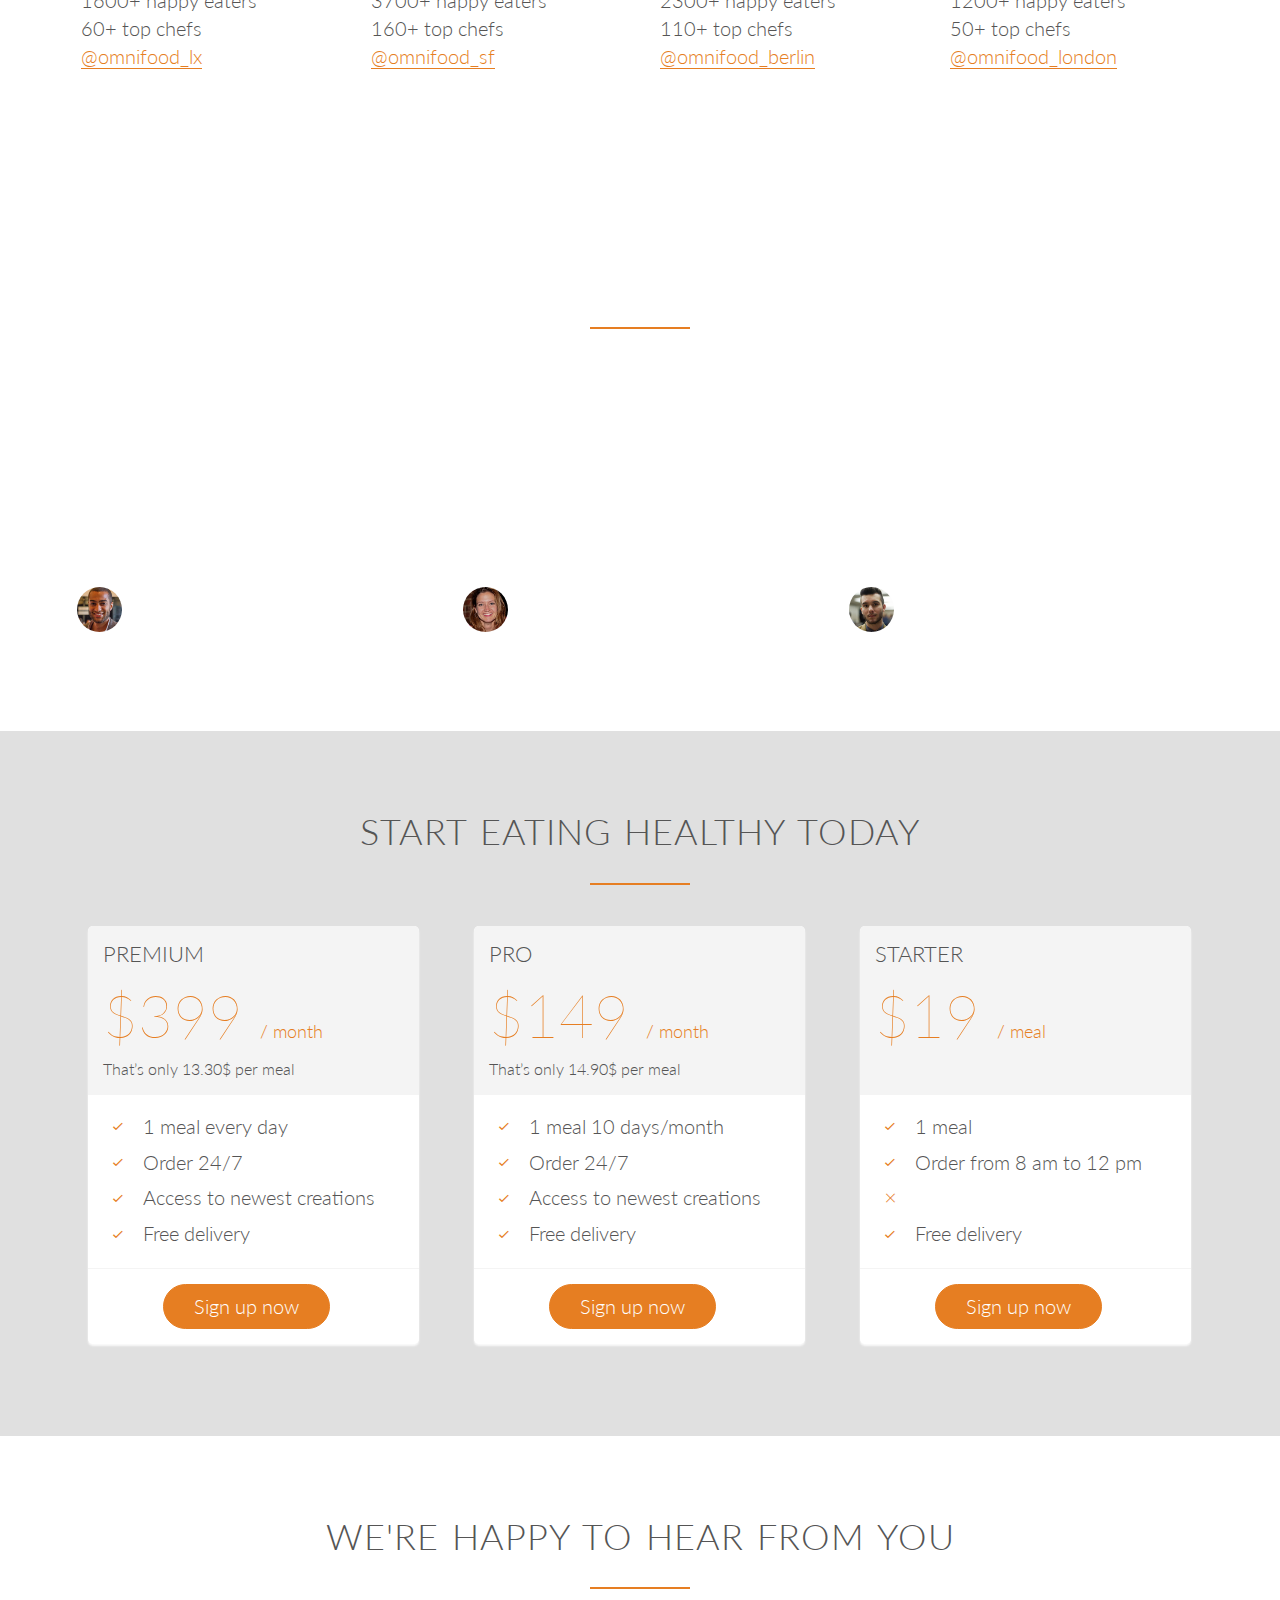
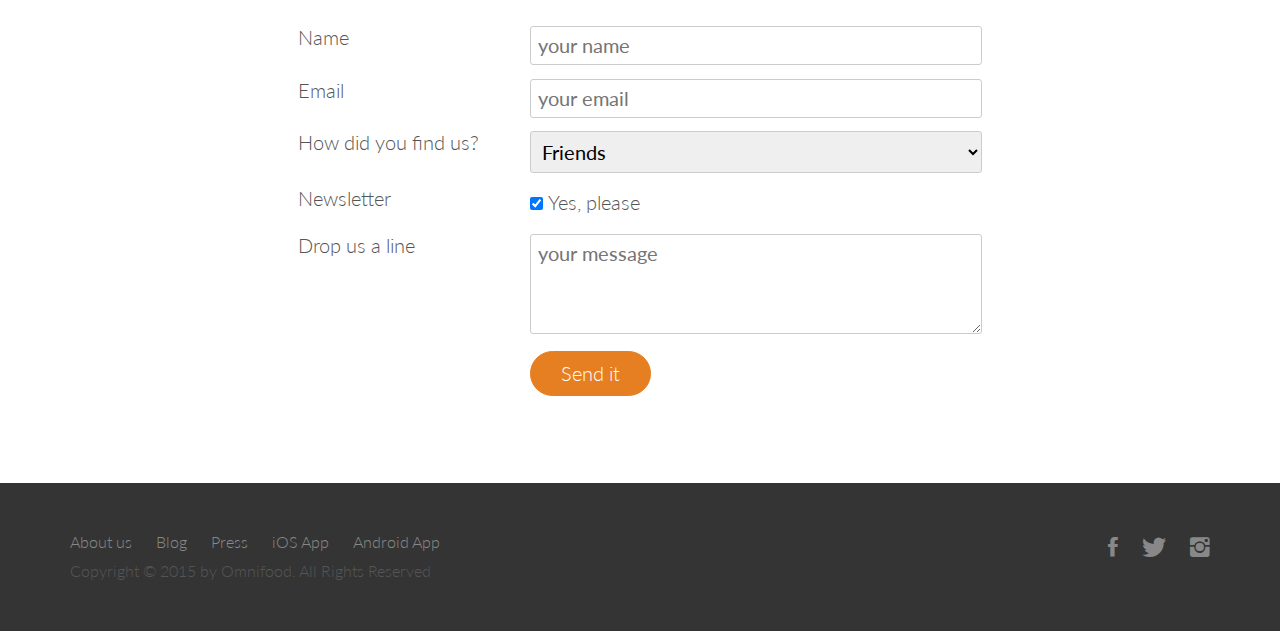
==== commit 76730189: "fixed typo in Omnifood pricing menu" ====
--- a/projects/Omnifood/index.html
+++ b/projects/Omnifood/index.html
@@ -407,7 +407,7 @@
               </ul>
             </div>
             <div>
-              <a href="a" class="btn btn-full">Sign up nows</a>
+              <a href="a" class="btn btn-full">Sign up now</a>
             </div>
           </div>
         </div>
--- a/projects/Omnifood/resources/css/style.css
+++ b/projects/Omnifood/resources/css/style.css
@@ -170,7 +170,7 @@
     text-decoration: none;
     border-radius: 200px;
     -webkit-transition: background-color 0.2s, border 0.2s, color 0.2s;
-    transition: background-color 0.2s, border: 0.2s, color: 0.2s;
+    transition: background-color 0.2s, border 0.2s, color 0.2s;
 }
 
 .btn-full:link, 
@@ -272,8 +272,8 @@
     transition: border-bottom 0.2;
 }
 
-.main-nav li a: hover,
-.main-nav li a: active {
+.main-nav li a:hover,
+.main-nav li a:active {
     border-bottom: 2px solid #e67e22;
 }
 
@@ -283,8 +283,8 @@
     top: 0;
     left: 0;
     width: 100%;
-    background-color: rgba(255, 255, 255, 0.98);
-    box-shadow: 0 2px 2px #efefef;
+    background-color: transparent;
+    box-shadow: 0 2px 2px transparent;
     z-index: 9999;
 }
 
@@ -345,7 +345,7 @@
     height: auto;
     -webkit-transform: scale(1.15);
     -ms-transform: scale(1.15);
-    transform: scale(1.15)
+    transform: scale(1.15);
     -webkit-transition: -webkit-transform 0.5s, opacity 0.5s;
     transition: transform 0.5s, opacity 0.5s;
 }
@@ -555,7 +555,7 @@
     height: 100px;
 }
 
-input([type=checkbox]) {
+input[type=checkbox] {
     margin: 10px 5px 10px 0;    
 }
 
